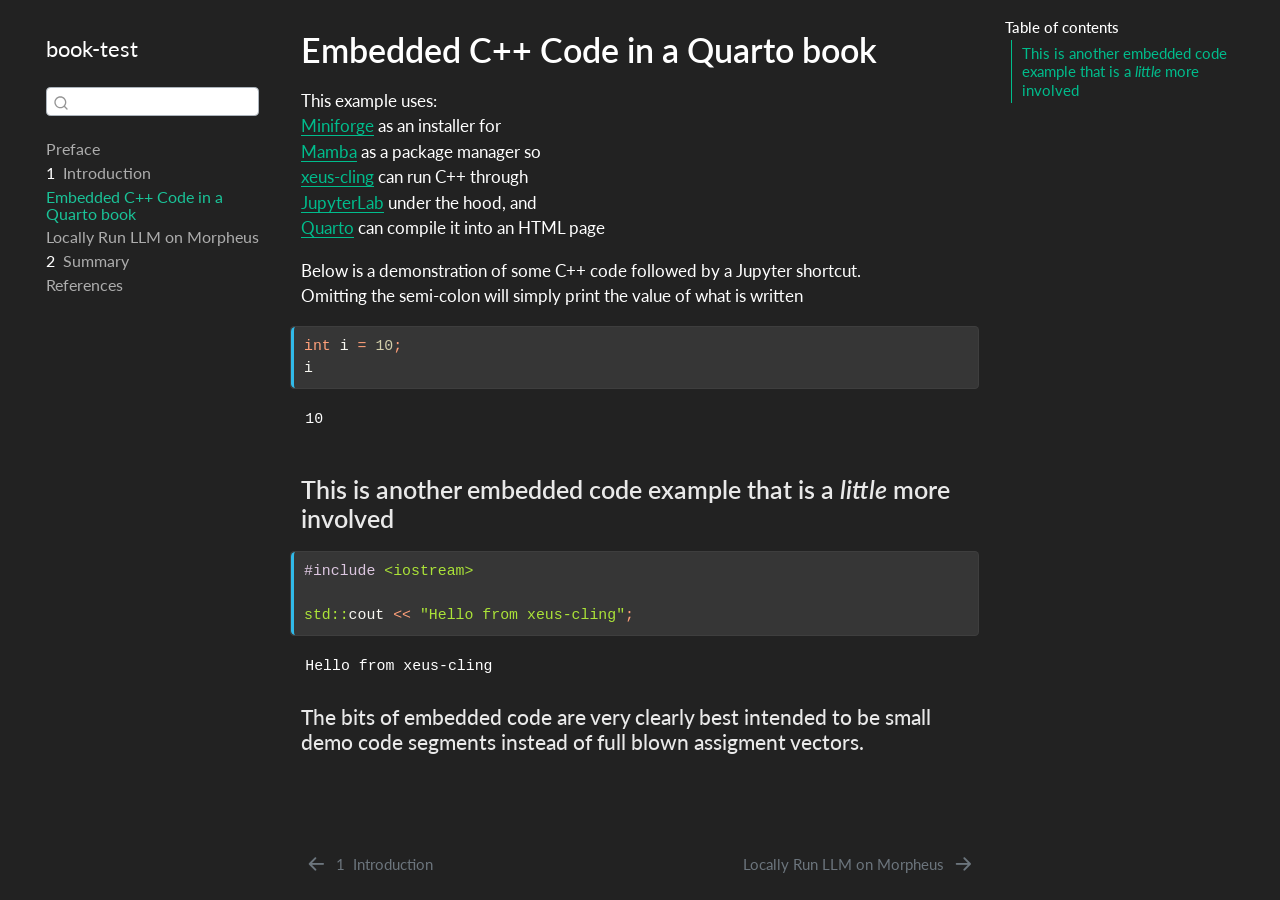
==== _book/embedded-cpp-demo.html @ 4a48a552 "Initial book upload" ====
<!DOCTYPE html>
<html xmlns="http://www.w3.org/1999/xhtml" lang="en" xml:lang="en"><head>

<meta charset="utf-8">
<meta name="generator" content="quarto-1.9.37">

<meta name="viewport" content="width=device-width, initial-scale=1.0, user-scalable=yes">


<title>Embedded C++ Code in a Quarto book – book-test</title>
<style>
/* Default styles provided by pandoc.
** See https://pandoc.org/MANUAL.html#variables-for-html for config info.
*/
code{white-space: pre-wrap;}
span.smallcaps{font-variant: small-caps;}
div.columns{display: flex; gap: min(4vw, 1.5em);}
div.column{flex: auto; overflow-x: auto;}
div.hanging-indent{margin-left: 1.5em; text-indent: -1.5em;}
ul.task-list{list-style: none;}
ul.task-list li input[type="checkbox"] {
  width: 0.8em;
  margin: 0 0.8em 0.2em -1em; /* quarto-specific, see https://github.com/quarto-dev/quarto-cli/issues/4556 */ 
  vertical-align: middle;
}
/* CSS for syntax highlighting */
html { -webkit-text-size-adjust: 100%; }
pre > code.sourceCode { white-space: pre; position: relative; }
pre > code.sourceCode > span { display: inline-block; line-height: 1.25; }
pre > code.sourceCode > span:empty { height: 1.2em; }
.sourceCode { overflow: visible; }
code.sourceCode > span { color: inherit; text-decoration: inherit; }
div.sourceCode { margin: 1em 0; }
pre.sourceCode { margin: 0; }
@media screen {
div.sourceCode { overflow: auto; }
}
@media print {
pre > code.sourceCode { white-space: pre-wrap; }
pre > code.sourceCode > span { text-indent: -5em; padding-left: 5em; }
}
pre.numberSource code
  { counter-reset: source-line 0; }
pre.numberSource code > span
  { position: relative; left: -4em; counter-increment: source-line; }
pre.numberSource code > span > a:first-child::before
  { content: counter(source-line);
    position: relative; left: -1em; text-align: right; vertical-align: baseline;
    border: none; display: inline-block;
    -webkit-touch-callout: none; -webkit-user-select: none;
    -khtml-user-select: none; -moz-user-select: none;
    -ms-user-select: none; user-select: none;
    padding: 0 4px; width: 4em;
  }
pre.numberSource { margin-left: 3em;  padding-left: 4px; }
div.sourceCode
  {   }
@media screen {
pre > code.sourceCode > span > a:first-child::before { text-decoration: underline; }
}
</style>


<script src="site_libs/quarto-nav/quarto-nav.js"></script>
<script src="site_libs/quarto-nav/headroom.min.js"></script>
<script src="site_libs/clipboard/clipboard.min.js"></script>
<script src="site_libs/quarto-search/autocomplete.umd.js"></script>
<script src="site_libs/quarto-search/fuse.min.js"></script>
<script src="site_libs/quarto-search/quarto-search.js"></script>
<meta name="quarto:offset" content="./">
<link href="./local-llm-morpheus-install.html" rel="next">
<link href="./intro.html" rel="prev">
<script src="site_libs/quarto-html/quarto.js" type="module"></script>
<script src="site_libs/quarto-html/tabsets/tabsets.js" type="module"></script>
<script src="site_libs/quarto-html/popper.min.js"></script>
<script src="site_libs/quarto-html/tippy.umd.min.js"></script>
<script src="site_libs/quarto-html/anchor.min.js"></script>
<link href="site_libs/quarto-html/tippy.css" rel="stylesheet">
<link href="site_libs/quarto-html/quarto-syntax-highlighting-dark-d0ae9245876894da5ac7e18953ecc5cc.css" rel="stylesheet" id="quarto-text-highlighting-styles">
<script src="site_libs/bootstrap/bootstrap.min.js"></script>
<link href="site_libs/bootstrap/bootstrap-icons.css" rel="stylesheet">
<link href="site_libs/bootstrap/bootstrap-ebbe2af21149f8b601cc8cccd0f7b055.min.css" rel="stylesheet" append-hash="true" id="quarto-bootstrap" data-mode="dark">
<script id="quarto-search-options" type="application/json">{
  "location": "sidebar",
  "copy-button": false,
  "collapse-after": 3,
  "panel-placement": "start",
  "type": "textbox",
  "limit": 50,
  "keyboard-shortcut": [
    "f",
    "/",
    "s"
  ],
  "show-item-context": false,
  "language": {
    "search-no-results-text": "No results",
    "search-matching-documents-text": "matching documents",
    "search-copy-link-title": "Copy link to search",
    "search-hide-matches-text": "Hide additional matches",
    "search-more-match-text": "more match in this document",
    "search-more-matches-text": "more matches in this document",
    "search-clear-button-title": "Clear",
    "search-text-placeholder": "",
    "search-detached-cancel-button-title": "Cancel",
    "search-submit-button-title": "Submit",
    "search-label": "Search"
  }
}</script>


</head>

<body class="nav-sidebar floating quarto-light">

<div id="quarto-search-results"></div>
  <header id="quarto-header" class="headroom fixed-top">
  <nav class="quarto-secondary-nav">
    <div class="container-fluid d-flex">
      <button type="button" class="quarto-btn-toggle btn" data-bs-toggle="collapse" role="button" data-bs-target=".quarto-sidebar-collapse-item" aria-controls="quarto-sidebar" aria-expanded="false" aria-label="Toggle sidebar navigation" onclick="if (window.quartoToggleHeadroom) { window.quartoToggleHeadroom(); }">
        <i class="bi bi-layout-text-sidebar-reverse"></i>
      </button>
        <nav class="quarto-page-breadcrumbs" aria-label="breadcrumb"><ol class="breadcrumb"><li class="breadcrumb-item"><a href="./embedded-cpp-demo.html">Embedded C++ Code in a Quarto book</a></li></ol></nav>
        <a class="flex-grow-1" role="navigation" data-bs-toggle="collapse" data-bs-target=".quarto-sidebar-collapse-item" aria-controls="quarto-sidebar" aria-expanded="false" aria-label="Toggle sidebar navigation" onclick="if (window.quartoToggleHeadroom) { window.quartoToggleHeadroom(); }">      
        </a>
      <button type="button" class="btn quarto-search-button" aria-label="Search" onclick="window.quartoOpenSearch();">
        <i class="bi bi-search"></i>
      </button>
    </div>
  </nav>
</header>
<!-- content -->
<div id="quarto-content" class="quarto-container page-columns page-rows-contents page-layout-article">
<!-- sidebar -->
  <nav id="quarto-sidebar" class="sidebar collapse collapse-horizontal quarto-sidebar-collapse-item sidebar-navigation floating overflow-auto">
    <div class="pt-lg-2 mt-2 text-left sidebar-header">
    <div class="sidebar-title mb-0 py-0">
      <a href="./">book-test</a> 
    </div>
      </div>
        <div class="mt-2 flex-shrink-0 align-items-center">
        <div class="sidebar-search">
        <div id="quarto-search" class="" title="Search"></div>
        </div>
        </div>
    <div class="sidebar-menu-container"> 
    <ul class="list-unstyled mt-1">
        <li class="sidebar-item">
  <div class="sidebar-item-container"> 
  <a href="./index.html" class="sidebar-item-text sidebar-link">
 <span class="menu-text">Preface</span></a>
  </div>
</li>
        <li class="sidebar-item">
  <div class="sidebar-item-container"> 
  <a href="./intro.html" class="sidebar-item-text sidebar-link">
 <span class="menu-text"><span class="chapter-number">1</span>&nbsp; <span class="chapter-title">Introduction</span></span></a>
  </div>
</li>
        <li class="sidebar-item">
  <div class="sidebar-item-container"> 
  <a href="./embedded-cpp-demo.html" class="sidebar-item-text sidebar-link active">
 <span class="menu-text">Embedded C++ Code in a Quarto book</span></a>
  </div>
</li>
        <li class="sidebar-item">
  <div class="sidebar-item-container"> 
  <a href="./local-llm-morpheus-install.html" class="sidebar-item-text sidebar-link">
 <span class="menu-text">Locally Run LLM on Morpheus</span></a>
  </div>
</li>
        <li class="sidebar-item">
  <div class="sidebar-item-container"> 
  <a href="./summary.html" class="sidebar-item-text sidebar-link">
 <span class="menu-text"><span class="chapter-number">2</span>&nbsp; <span class="chapter-title">Summary</span></span></a>
  </div>
</li>
        <li class="sidebar-item">
  <div class="sidebar-item-container"> 
  <a href="./references.html" class="sidebar-item-text sidebar-link">
 <span class="menu-text">References</span></a>
  </div>
</li>
    </ul>
    </div>
</nav>
<div id="quarto-sidebar-glass" class="quarto-sidebar-collapse-item" data-bs-toggle="collapse" data-bs-target=".quarto-sidebar-collapse-item"></div>
<!-- margin-sidebar -->
    <div id="quarto-margin-sidebar" class="sidebar margin-sidebar">
        <nav id="TOC" role="doc-toc" class="toc-active">
    <h2 id="toc-title">Table of contents</h2>
   
  <ul>
  <li><a href="#this-is-another-embedded-code-example-that-is-a-little-more-involved" id="toc-this-is-another-embedded-code-example-that-is-a-little-more-involved" class="nav-link active" data-scroll-target="#this-is-another-embedded-code-example-that-is-a-little-more-involved">This is another embedded code example that is a <em>little</em> more involved</a></li>
  </ul>
</nav>
    </div>
<!-- main -->
<main class="content" id="quarto-document-content">

<header id="title-block-header" class="quarto-title-block default">
<div class="quarto-title">
<h1 class="title">Embedded C++ Code in a Quarto book</h1>
</div>



<div class="quarto-title-meta">

    
  
    
  </div>
  


</header>


<p>This example uses:<br>
<a href="https://github.com/conda-forge/miniforge">Miniforge</a> as an installer for<br>
<a href="https://github.com/mamba-org/mamba">Mamba</a> as a package manager so<br>
<a href="https://github.com/jupyter-xeus/xeus-cling">xeus-cling</a> can run C++ through<br>
<a href="https://github.com/jupyterlab/jupyterlab">JupyterLab</a> under the hood, and<br>
<a href="https://github.com/quarto-dev">Quarto</a> can compile it into an HTML page</p>
<p>Below is a demonstration of some C++ code followed by a Jupyter shortcut.<br>
Omitting the semi-colon will simply print the value of what is written</p>
<div id="edd05b54" class="cell" data-execution_count="1">
<div class="code-copy-outer-scaffold"><div class="sourceCode cell-code" id="cb1"><pre class="sourceCode cpp code-with-copy"><code class="sourceCode cpp"><span id="cb1-1"><a href="#cb1-1" aria-hidden="true" tabindex="-1"></a><span class="dt">int</span> i <span class="op">=</span> <span class="dv">10</span><span class="op">;</span></span>
<span id="cb1-2"><a href="#cb1-2" aria-hidden="true" tabindex="-1"></a>i</span></code></pre></div><button title="Copy to Clipboard" class="code-copy-button"><i class="bi"></i></button></div>
<div class="cell-output cell-output-display" data-execution_count="1">
<pre><code>10</code></pre>
</div>
</div>
<section id="this-is-another-embedded-code-example-that-is-a-little-more-involved" class="level3">
<h3 class="anchored" data-anchor-id="this-is-another-embedded-code-example-that-is-a-little-more-involved">This is another embedded code example that is a <em>little</em> more involved</h3>
<div id="e513cbc1" class="cell" data-execution_count="2">
<div class="code-copy-outer-scaffold"><div class="sourceCode cell-code" id="cb3"><pre class="sourceCode cpp code-with-copy"><code class="sourceCode cpp"><span id="cb3-1"><a href="#cb3-1" aria-hidden="true" tabindex="-1"></a><span class="pp">#include </span><span class="im">&lt;iostream&gt;</span></span>
<span id="cb3-2"><a href="#cb3-2" aria-hidden="true" tabindex="-1"></a></span>
<span id="cb3-3"><a href="#cb3-3" aria-hidden="true" tabindex="-1"></a><span class="bu">std::</span>cout <span class="op">&lt;&lt;</span> <span class="st">"Hello from xeus-cling"</span><span class="op">;</span></span></code></pre></div><button title="Copy to Clipboard" class="code-copy-button"><i class="bi"></i></button></div>
<div class="cell-output cell-output-stdout">
<pre><code>Hello from xeus-cling</code></pre>
</div>
</div>
<section id="the-bits-of-embedded-code-are-very-clearly-best-intended-to-be-small-demo-code-segments-instead-of-full-blown-assigment-vectors." class="level4">
<h4 class="anchored" data-anchor-id="the-bits-of-embedded-code-are-very-clearly-best-intended-to-be-small-demo-code-segments-instead-of-full-blown-assigment-vectors.">The bits of embedded code are very clearly best intended to be small demo code segments instead of full blown assigment vectors.</h4>


</section>
</section>

</main> <!-- /main -->
<script id="quarto-html-after-body" type="application/javascript">
  window.document.addEventListener("DOMContentLoaded", function (event) {
    const icon = "";
    const anchorJS = new window.AnchorJS();
    anchorJS.options = {
      placement: 'right',
      icon: icon
    };
    anchorJS.add('.anchored');
    const isCodeAnnotation = (el) => {
      for (const clz of el.classList) {
        if (clz.startsWith('code-annotation-')) {                     
          return true;
        }
      }
      return false;
    }
    const onCopySuccess = function(e) {
      // button target
      const button = e.trigger;
      // don't keep focus
      button.blur();
      // flash "checked"
      button.classList.add('code-copy-button-checked');
      var currentTitle = button.getAttribute("title");
      button.setAttribute("title", "Copied!");
      let tooltip;
      if (window.bootstrap) {
        button.setAttribute("data-bs-toggle", "tooltip");
        button.setAttribute("data-bs-placement", "left");
        button.setAttribute("data-bs-title", "Copied!");
        tooltip = new bootstrap.Tooltip(button, 
          { trigger: "manual", 
            customClass: "code-copy-button-tooltip",
            offset: [0, -8]});
        tooltip.show();    
      }
      setTimeout(function() {
        if (tooltip) {
          tooltip.hide();
          button.removeAttribute("data-bs-title");
          button.removeAttribute("data-bs-toggle");
          button.removeAttribute("data-bs-placement");
        }
        button.setAttribute("title", currentTitle);
        button.classList.remove('code-copy-button-checked');
      }, 1000);
      // clear code selection
      e.clearSelection();
    }
    const getTextToCopy = function(trigger) {
      const outerScaffold = trigger.parentElement.cloneNode(true);
      const codeEl = outerScaffold.querySelector('code');
      for (const childEl of codeEl.children) {
        if (isCodeAnnotation(childEl)) {
          childEl.remove();
        }
      }
      return codeEl.innerText;
    }
    const clipboard = new window.ClipboardJS('.code-copy-button:not([data-in-quarto-modal])', {
      text: getTextToCopy
    });
    clipboard.on('success', onCopySuccess);
    if (window.document.getElementById('quarto-embedded-source-code-modal')) {
      const clipboardModal = new window.ClipboardJS('.code-copy-button[data-in-quarto-modal]', {
        text: getTextToCopy,
        container: window.document.getElementById('quarto-embedded-source-code-modal')
      });
      clipboardModal.on('success', onCopySuccess);
    }
      var localhostRegex = new RegExp(/^(?:http|https):\/\/localhost\:?[0-9]*\//);
      var mailtoRegex = new RegExp(/^mailto:/);
        var filterRegex = new RegExp('/' + window.location.host + '/');
      var isInternal = (href) => {
          return filterRegex.test(href) || localhostRegex.test(href) || mailtoRegex.test(href);
      }
      // Inspect non-navigation links and adorn them if external
     var links = window.document.querySelectorAll('a[href]:not(.nav-link):not(.navbar-brand):not(.toc-action):not(.sidebar-link):not(.sidebar-item-toggle):not(.pagination-link):not(.no-external):not([aria-hidden]):not(.dropdown-item):not(.quarto-navigation-tool):not(.about-link)');
      for (var i=0; i<links.length; i++) {
        const link = links[i];
        if (!isInternal(link.href)) {
          // undo the damage that might have been done by quarto-nav.js in the case of
          // links that we want to consider external
          if (link.dataset.originalHref !== undefined) {
            link.href = link.dataset.originalHref;
          }
        }
      }
    function tippyHover(el, contentFn, onTriggerFn, onUntriggerFn) {
      const config = {
        allowHTML: true,
        maxWidth: 500,
        delay: 100,
        arrow: false,
        appendTo: function(el) {
            return el.parentElement;
        },
        interactive: true,
        interactiveBorder: 10,
        theme: 'quarto',
        placement: 'bottom-start',
      };
      if (contentFn) {
        config.content = contentFn;
      }
      if (onTriggerFn) {
        config.onTrigger = onTriggerFn;
      }
      if (onUntriggerFn) {
        config.onUntrigger = onUntriggerFn;
      }
      window.tippy(el, config); 
    }
    const noterefs = window.document.querySelectorAll('a[role="doc-noteref"]');
    for (var i=0; i<noterefs.length; i++) {
      const ref = noterefs[i];
      tippyHover(ref, function() {
        // use id or data attribute instead here
        let href = ref.getAttribute('data-footnote-href') || ref.getAttribute('href');
        try { href = new URL(href).hash; } catch {}
        const id = href.replace(/^#\/?/, "");
        const note = window.document.getElementById(id);
        if (note) {
          return note.innerHTML;
        } else {
          return "";
        }
      });
    }
    const xrefs = window.document.querySelectorAll('a.quarto-xref');
    const processXRef = (id, note) => {
      // Strip column container classes
      const stripColumnClz = (el) => {
        el.classList.remove("page-full", "page-columns");
        if (el.children) {
          for (const child of el.children) {
            stripColumnClz(child);
          }
        }
      }
      stripColumnClz(note)
      if (id === null || id.startsWith('sec-')) {
        // Special case sections, only their first couple elements
        const container = document.createElement("div");
        if (note.children && note.children.length > 2) {
          container.appendChild(note.children[0].cloneNode(true));
          for (let i = 1; i < note.children.length; i++) {
            const child = note.children[i];
            if (child.tagName === "P" && child.innerText === "") {
              continue;
            } else {
              container.appendChild(child.cloneNode(true));
              break;
            }
          }
          if (window.Quarto?.typesetMath) {
            window.Quarto.typesetMath(container);
          }
          return container.innerHTML
        } else {
          if (window.Quarto?.typesetMath) {
            window.Quarto.typesetMath(note);
          }
          return note.innerHTML;
        }
      } else {
        // Remove any anchor links if they are present
        const anchorLink = note.querySelector('a.anchorjs-link');
        if (anchorLink) {
          anchorLink.remove();
        }
        if (window.Quarto?.typesetMath) {
          window.Quarto.typesetMath(note);
        }
        if (note.classList.contains("callout")) {
          return note.outerHTML;
        } else {
          return note.innerHTML;
        }
      }
    }
    for (var i=0; i<xrefs.length; i++) {
      const xref = xrefs[i];
      tippyHover(xref, undefined, function(instance) {
        instance.disable();
        let url = xref.getAttribute('href');
        let hash = undefined; 
        if (url.startsWith('#')) {
          hash = url;
        } else {
          try { hash = new URL(url).hash; } catch {}
        }
        if (hash) {
          const id = hash.replace(/^#\/?/, "");
          const note = window.document.getElementById(id);
          if (note !== null) {
            try {
              const html = processXRef(id, note.cloneNode(true));
              instance.setContent(html);
            } finally {
              instance.enable();
              instance.show();
            }
          } else {
            // See if we can fetch this
            fetch(url.split('#')[0])
            .then(res => res.text())
            .then(html => {
              const parser = new DOMParser();
              const htmlDoc = parser.parseFromString(html, "text/html");
              const note = htmlDoc.getElementById(id);
              if (note !== null) {
                const html = processXRef(id, note);
                instance.setContent(html);
              } 
            }).finally(() => {
              instance.enable();
              instance.show();
            });
          }
        } else {
          // See if we can fetch a full url (with no hash to target)
          // This is a special case and we should probably do some content thinning / targeting
          fetch(url)
          .then(res => res.text())
          .then(html => {
            const parser = new DOMParser();
            const htmlDoc = parser.parseFromString(html, "text/html");
            const note = htmlDoc.querySelector('main.content');
            if (note !== null) {
              // This should only happen for chapter cross references
              // (since there is no id in the URL)
              // remove the first header
              if (note.children.length > 0 && note.children[0].tagName === "HEADER") {
                note.children[0].remove();
              }
              const html = processXRef(null, note);
              instance.setContent(html);
            } 
          }).finally(() => {
            instance.enable();
            instance.show();
          });
        }
      }, function(instance) {
      });
    }
        let selectedAnnoteEl;
        const selectorForAnnotation = ( cell, annotation) => {
          let cellAttr = 'data-code-cell="' + cell + '"';
          let lineAttr = 'data-code-annotation="' +  annotation + '"';
          const selector = 'span[' + cellAttr + '][' + lineAttr + ']';
          return selector;
        }
        const selectCodeLines = (annoteEl) => {
          const doc = window.document;
          const targetCell = annoteEl.getAttribute("data-target-cell");
          const targetAnnotation = annoteEl.getAttribute("data-target-annotation");
          const annoteSpan = window.document.querySelector(selectorForAnnotation(targetCell, targetAnnotation));
          const lines = annoteSpan.getAttribute("data-code-lines").split(",");
          const lineIds = lines.map((line) => {
            return targetCell + "-" + line;
          })
          let top = null;
          let height = null;
          let parent = null;
          if (lineIds.length > 0) {
              //compute the position of the single el (top and bottom and make a div)
              const el = window.document.getElementById(lineIds[0]);
              top = el.offsetTop;
              height = el.offsetHeight;
              parent = el.parentElement.parentElement;
            if (lineIds.length > 1) {
              const lastEl = window.document.getElementById(lineIds[lineIds.length - 1]);
              const bottom = lastEl.offsetTop + lastEl.offsetHeight;
              height = bottom - top;
            }
            if (top !== null && height !== null && parent !== null) {
              // cook up a div (if necessary) and position it 
              let div = window.document.getElementById("code-annotation-line-highlight");
              if (div === null) {
                div = window.document.createElement("div");
                div.setAttribute("id", "code-annotation-line-highlight");
                div.style.position = 'absolute';
                parent.appendChild(div);
              }
              div.style.top = top - 2 + "px";
              div.style.height = height + 4 + "px";
              div.style.left = 0;
              let gutterDiv = window.document.getElementById("code-annotation-line-highlight-gutter");
              if (gutterDiv === null) {
                gutterDiv = window.document.createElement("div");
                gutterDiv.setAttribute("id", "code-annotation-line-highlight-gutter");
                gutterDiv.style.position = 'absolute';
                const codeCell = window.document.getElementById(targetCell);
                const gutter = codeCell.querySelector('.code-annotation-gutter');
                gutter.appendChild(gutterDiv);
              }
              gutterDiv.style.top = top - 2 + "px";
              gutterDiv.style.height = height + 4 + "px";
            }
            selectedAnnoteEl = annoteEl;
          }
        };
        const unselectCodeLines = () => {
          const elementsIds = ["code-annotation-line-highlight", "code-annotation-line-highlight-gutter"];
          elementsIds.forEach((elId) => {
            const div = window.document.getElementById(elId);
            if (div) {
              div.remove();
            }
          });
          selectedAnnoteEl = undefined;
        };
          // Handle positioning of the toggle
      window.addEventListener(
        "resize",
        throttle(() => {
          elRect = undefined;
          if (selectedAnnoteEl) {
            selectCodeLines(selectedAnnoteEl);
          }
        }, 10)
      );
      function throttle(fn, ms) {
      let throttle = false;
      let timer;
        return (...args) => {
          if(!throttle) { // first call gets through
              fn.apply(this, args);
              throttle = true;
          } else { // all the others get throttled
              if(timer) clearTimeout(timer); // cancel #2
              timer = setTimeout(() => {
                fn.apply(this, args);
                timer = throttle = false;
              }, ms);
          }
        };
      }
        // Attach click handler to the DT
        const annoteDls = window.document.querySelectorAll('dt[data-target-cell]');
        for (const annoteDlNode of annoteDls) {
          annoteDlNode.addEventListener('click', (event) => {
            const clickedEl = event.target;
            if (clickedEl !== selectedAnnoteEl) {
              unselectCodeLines();
              const activeEl = window.document.querySelector('dt[data-target-cell].code-annotation-active');
              if (activeEl) {
                activeEl.classList.remove('code-annotation-active');
              }
              selectCodeLines(clickedEl);
              clickedEl.classList.add('code-annotation-active');
            } else {
              // Unselect the line
              unselectCodeLines();
              clickedEl.classList.remove('code-annotation-active');
            }
          });
        }
    const findCites = (el) => {
      const parentEl = el.parentElement;
      if (parentEl) {
        const cites = parentEl.dataset.cites;
        if (cites) {
          return {
            el,
            cites: cites.split(' ')
          };
        } else {
          return findCites(el.parentElement)
        }
      } else {
        return undefined;
      }
    };
    var bibliorefs = window.document.querySelectorAll('a[role="doc-biblioref"]');
    for (var i=0; i<bibliorefs.length; i++) {
      const ref = bibliorefs[i];
      const citeInfo = findCites(ref);
      if (citeInfo) {
        tippyHover(citeInfo.el, function() {
          var popup = window.document.createElement('div');
          citeInfo.cites.forEach(function(cite) {
            var citeDiv = window.document.createElement('div');
            citeDiv.classList.add('hanging-indent');
            citeDiv.classList.add('csl-entry');
            var biblioDiv = window.document.getElementById('ref-' + cite);
            if (biblioDiv) {
              citeDiv.innerHTML = biblioDiv.innerHTML;
            }
            popup.appendChild(citeDiv);
          });
          return popup.innerHTML;
        });
      }
    }
  });
  </script>
<nav class="page-navigation">
  <div class="nav-page nav-page-previous">
      <a href="./intro.html" class="pagination-link" aria-label="Introduction">
        <i class="bi bi-arrow-left-short"></i> <span class="nav-page-text"><span class="chapter-number">1</span>&nbsp; <span class="chapter-title">Introduction</span></span>
      </a>          
  </div>
  <div class="nav-page nav-page-next">
      <a href="./local-llm-morpheus-install.html" class="pagination-link" aria-label="Locally Run LLM on Morpheus">
        <span class="nav-page-text">Locally Run LLM on Morpheus</span> <i class="bi bi-arrow-right-short"></i>
      </a>
  </div>
</nav>
</div> <!-- /content -->




</body></html>
---- _book/site_libs/quarto-html/tippy.css ----
.tippy-box[data-animation=fade][data-state=hidden]{opacity:0}[data-tippy-root]{max-width:calc(100vw - 10px)}.tippy-box{position:relative;background-color:#333;color:#fff;border-radius:4px;font-size:14px;line-height:1.4;white-space:normal;outline:0;transition-property:transform,visibility,opacity}.tippy-box[data-placement^=top]>.tippy-arrow{bottom:0}.tippy-box[data-placement^=top]>.tippy-arrow:before{bottom:-7px;left:0;border-width:8px 8px 0;border-top-color:initial;transform-origin:center top}.tippy-box[data-placement^=bottom]>.tippy-arrow{top:0}.tippy-box[data-placement^=bottom]>.tippy-arrow:before{top:-7px;left:0;border-width:0 8px 8px;border-bottom-color:initial;transform-origin:center bottom}.tippy-box[data-placement^=left]>.tippy-arrow{right:0}.tippy-box[data-placement^=left]>.tippy-arrow:before{border-width:8px 0 8px 8px;border-left-color:initial;right:-7px;transform-origin:center left}.tippy-box[data-placement^=right]>.tippy-arrow{left:0}.tippy-box[data-placement^=right]>.tippy-arrow:before{left:-7px;border-width:8px 8px 8px 0;border-right-color:initial;transform-origin:center right}.tippy-box[data-inertia][data-state=visible]{transition-timing-function:cubic-bezier(.54,1.5,.38,1.11)}.tippy-arrow{width:16px;height:16px;color:#333}.tippy-arrow:before{content:"";position:absolute;border-color:transparent;border-style:solid}.tippy-content{position:relative;padding:5px 9px;z-index:1}
---- _book/site_libs/quarto-html/quarto-syntax-highlighting-dark-d0ae9245876894da5ac7e18953ecc5cc.css ----
/* quarto syntax highlight colors */
:root {
  --quarto-hl-al-color: #f07178;
  --quarto-hl-an-color: #d4d0ab;
  --quarto-hl-at-color: #00e0e0;
  --quarto-hl-bn-color: #d4d0ab;
  --quarto-hl-bu-color: #abe338;
  --quarto-hl-ch-color: #abe338;
  --quarto-hl-co-color: #f8f8f2;
  --quarto-hl-cv-color: #ffd700;
  --quarto-hl-cn-color: #ffd700;
  --quarto-hl-cf-color: #ffa07a;
  --quarto-hl-dt-color: #ffa07a;
  --quarto-hl-dv-color: #d4d0ab;
  --quarto-hl-do-color: #f8f8f2;
  --quarto-hl-er-color: #f07178;
  --quarto-hl-ex-color: #00e0e0;
  --quarto-hl-fl-color: #d4d0ab;
  --quarto-hl-fu-color: #ffa07a;
  --quarto-hl-im-color: #abe338;
  --quarto-hl-in-color: #d4d0ab;
  --quarto-hl-kw-color: #ffa07a;
  --quarto-hl-op-color: #ffa07a;
  --quarto-hl-ot-color: #00e0e0;
  --quarto-hl-pp-color: #dcc6e0;
  --quarto-hl-re-color: #00e0e0;
  --quarto-hl-sc-color: #abe338;
  --quarto-hl-ss-color: #abe338;
  --quarto-hl-st-color: #abe338;
  --quarto-hl-va-color: #00e0e0;
  --quarto-hl-vs-color: #abe338;
  --quarto-hl-wa-color: #dcc6e0;
}

/* other quarto variables */
:root {
  --quarto-font-monospace: SFMono-Regular, Menlo, Monaco, Consolas, "Liberation Mono", "Courier New", monospace;
}

/* syntax highlight based on Pandoc's rules */
pre > code.sourceCode > span {
  color: #f8f8f2;
}

code.sourceCode > span {
  color: #f8f8f2;
}

div.sourceCode,
div.sourceCode pre.sourceCode {
  color: #f8f8f2;
}

/* Normal */
code span {
  color: #f8f8f2;
}

/* Alert */
code span.al {
  color: #f07178;
}

/* Annotation */
code span.an {
  color: #d4d0ab;
}

/* Attribute */
code span.at {
  color: #00e0e0;
}

/* BaseN */
code span.bn {
  color: #d4d0ab;
}

/* BuiltIn */
code span.bu {
  color: #abe338;
}

/* ControlFlow */
code span.cf {
  font-weight: bold;
  color: #ffa07a;
}

/* Char */
code span.ch {
  color: #abe338;
}

/* Constant */
code span.cn {
  color: #ffd700;
}

/* Comment */
code span.co {
  font-style: italic;
  color: #f8f8f2;
}

/* CommentVar */
code span.cv {
  color: #ffd700;
}

/* Documentation */
code span.do {
  color: #f8f8f2;
}

/* DataType */
code span.dt {
  color: #ffa07a;
}

/* DecVal */
code span.dv {
  color: #d4d0ab;
}

/* Error */
code span.er {
  color: #f07178;
  text-decoration: underline;
}

/* Extension */
code span.ex {
  font-weight: bold;
  color: #00e0e0;
}

/* Float */
code span.fl {
  color: #d4d0ab;
}

/* Function */
code span.fu {
  color: #ffa07a;
}

/* Import */
code span.im {
  color: #abe338;
}

/* Information */
code span.in {
  color: #d4d0ab;
}

/* Keyword */
code span.kw {
  font-weight: bold;
  color: #ffa07a;
}

/* Operator */
code span.op {
  color: #ffa07a;
}

/* Other */
code span.ot {
  color: #00e0e0;
}

/* Preprocessor */
code span.pp {
  color: #dcc6e0;
}

/* RegionMarker */
code span.re {
  background-color: #f8f8f2;
  color: #00e0e0;
}

/* SpecialChar */
code span.sc {
  color: #abe338;
}

/* SpecialString */
code span.ss {
  color: #abe338;
}

/* String */
code span.st {
  color: #abe338;
}

/* Variable */
code span.va {
  color: #00e0e0;
}

/* VerbatimString */
code span.vs {
  color: #abe338;
}

/* Warning */
code span.wa {
  color: #dcc6e0;
}

.prevent-inlining {
  content: "</";
}

/*# sourceMappingURL=e2dac9153eaf3c552d5043f9565d03d7.css.map */
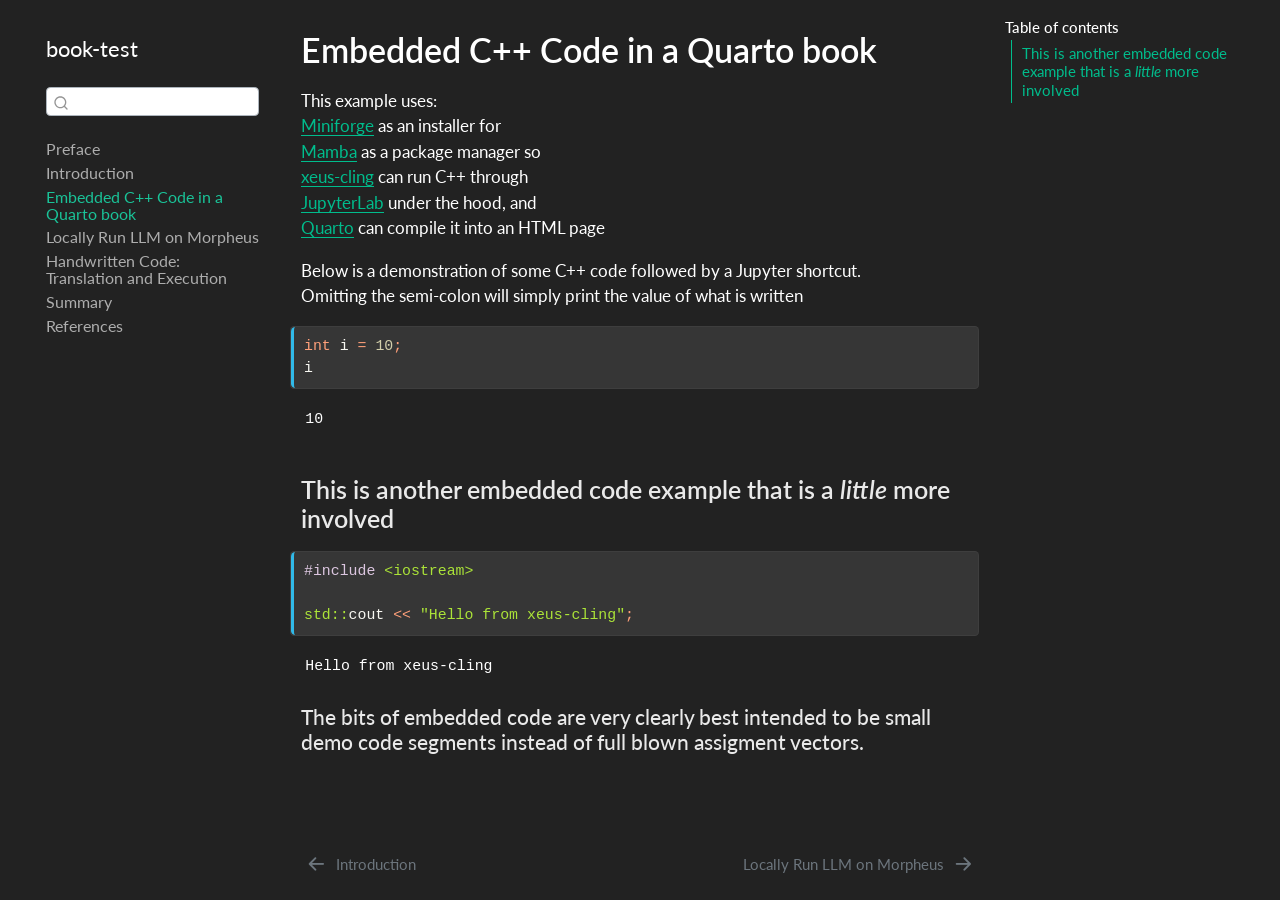
==== commit 76ac6c30: "Add new page and polish many different areas" ====
--- a/_book/embedded-cpp-demo.html
+++ b/_book/embedded-cpp-demo.html
@@ -154,7 +154,7 @@
         <li class="sidebar-item">
   <div class="sidebar-item-container"> 
   <a href="./intro.html" class="sidebar-item-text sidebar-link">
- <span class="menu-text"><span class="chapter-number">1</span>&nbsp; <span class="chapter-title">Introduction</span></span></a>
+ <span class="menu-text">Introduction</span></a>
   </div>
 </li>
         <li class="sidebar-item">
@@ -171,8 +171,14 @@
 </li>
         <li class="sidebar-item">
   <div class="sidebar-item-container"> 
+  <a href="./handwriting-to-code.html" class="sidebar-item-text sidebar-link">
+ <span class="menu-text">Handwritten Code: Translation and Execution</span></a>
+  </div>
+</li>
+        <li class="sidebar-item">
+  <div class="sidebar-item-container"> 
   <a href="./summary.html" class="sidebar-item-text sidebar-link">
- <span class="menu-text"><span class="chapter-number">2</span>&nbsp; <span class="chapter-title">Summary</span></span></a>
+ <span class="menu-text">Summary</span></a>
   </div>
 </li>
         <li class="sidebar-item">
@@ -225,7 +231,7 @@
 <a href="https://github.com/quarto-dev">Quarto</a> can compile it into an HTML page</p>
 <p>Below is a demonstration of some C++ code followed by a Jupyter shortcut.<br>
 Omitting the semi-colon will simply print the value of what is written</p>
-<div id="edd05b54" class="cell" data-execution_count="1">
+<div id="c175a257" class="cell" data-execution_count="1">
 <div class="code-copy-outer-scaffold"><div class="sourceCode cell-code" id="cb1"><pre class="sourceCode cpp code-with-copy"><code class="sourceCode cpp"><span id="cb1-1"><a href="#cb1-1" aria-hidden="true" tabindex="-1"></a><span class="dt">int</span> i <span class="op">=</span> <span class="dv">10</span><span class="op">;</span></span>
 <span id="cb1-2"><a href="#cb1-2" aria-hidden="true" tabindex="-1"></a>i</span></code></pre></div><button title="Copy to Clipboard" class="code-copy-button"><i class="bi"></i></button></div>
 <div class="cell-output cell-output-display" data-execution_count="1">
@@ -234,7 +240,7 @@
 </div>
 <section id="this-is-another-embedded-code-example-that-is-a-little-more-involved" class="level3">
 <h3 class="anchored" data-anchor-id="this-is-another-embedded-code-example-that-is-a-little-more-involved">This is another embedded code example that is a <em>little</em> more involved</h3>
-<div id="e513cbc1" class="cell" data-execution_count="2">
+<div id="5a8100db" class="cell" data-execution_count="2">
 <div class="code-copy-outer-scaffold"><div class="sourceCode cell-code" id="cb3"><pre class="sourceCode cpp code-with-copy"><code class="sourceCode cpp"><span id="cb3-1"><a href="#cb3-1" aria-hidden="true" tabindex="-1"></a><span class="pp">#include </span><span class="im">&lt;iostream&gt;</span></span>
 <span id="cb3-2"><a href="#cb3-2" aria-hidden="true" tabindex="-1"></a></span>
 <span id="cb3-3"><a href="#cb3-3" aria-hidden="true" tabindex="-1"></a><span class="bu">std::</span>cout <span class="op">&lt;&lt;</span> <span class="st">"Hello from xeus-cling"</span><span class="op">;</span></span></code></pre></div><button title="Copy to Clipboard" class="code-copy-button"><i class="bi"></i></button></div>
@@ -653,7 +659,7 @@
 <nav class="page-navigation">
   <div class="nav-page nav-page-previous">
       <a href="./intro.html" class="pagination-link" aria-label="Introduction">
-        <i class="bi bi-arrow-left-short"></i> <span class="nav-page-text"><span class="chapter-number">1</span>&nbsp; <span class="chapter-title">Introduction</span></span>
+        <i class="bi bi-arrow-left-short"></i> <span class="nav-page-text">Introduction</span>
       </a>          
   </div>
   <div class="nav-page nav-page-next">
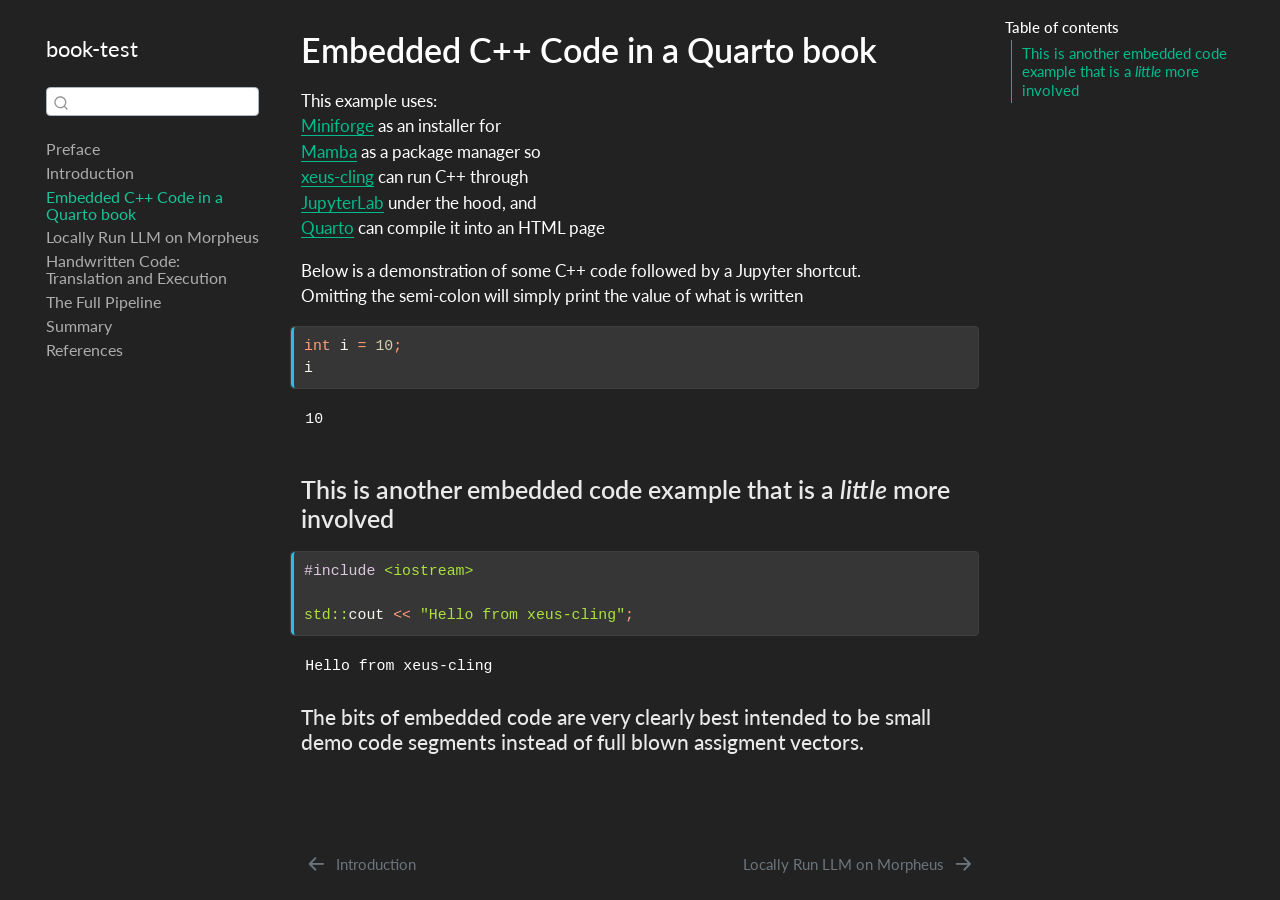
==== commit cc0139c8: "Add Handwritten Code Pipeline page" ====
--- a/_book/embedded-cpp-demo.html
+++ b/_book/embedded-cpp-demo.html
@@ -177,6 +177,12 @@
 </li>
         <li class="sidebar-item">
   <div class="sidebar-item-container"> 
+  <a href="./handwritten-code-pipeline.html" class="sidebar-item-text sidebar-link">
+ <span class="menu-text">The Full Pipeline</span></a>
+  </div>
+</li>
+        <li class="sidebar-item">
+  <div class="sidebar-item-container"> 
   <a href="./summary.html" class="sidebar-item-text sidebar-link">
  <span class="menu-text">Summary</span></a>
   </div>
@@ -231,7 +237,7 @@
 <a href="https://github.com/quarto-dev">Quarto</a> can compile it into an HTML page</p>
 <p>Below is a demonstration of some C++ code followed by a Jupyter shortcut.<br>
 Omitting the semi-colon will simply print the value of what is written</p>
-<div id="c175a257" class="cell" data-execution_count="1">
+<div id="b92fbf9c" class="cell" data-execution_count="1">
 <div class="code-copy-outer-scaffold"><div class="sourceCode cell-code" id="cb1"><pre class="sourceCode cpp code-with-copy"><code class="sourceCode cpp"><span id="cb1-1"><a href="#cb1-1" aria-hidden="true" tabindex="-1"></a><span class="dt">int</span> i <span class="op">=</span> <span class="dv">10</span><span class="op">;</span></span>
 <span id="cb1-2"><a href="#cb1-2" aria-hidden="true" tabindex="-1"></a>i</span></code></pre></div><button title="Copy to Clipboard" class="code-copy-button"><i class="bi"></i></button></div>
 <div class="cell-output cell-output-display" data-execution_count="1">
@@ -240,7 +246,7 @@
 </div>
 <section id="this-is-another-embedded-code-example-that-is-a-little-more-involved" class="level3">
 <h3 class="anchored" data-anchor-id="this-is-another-embedded-code-example-that-is-a-little-more-involved">This is another embedded code example that is a <em>little</em> more involved</h3>
-<div id="5a8100db" class="cell" data-execution_count="2">
+<div id="8fa69fe5" class="cell" data-execution_count="2">
 <div class="code-copy-outer-scaffold"><div class="sourceCode cell-code" id="cb3"><pre class="sourceCode cpp code-with-copy"><code class="sourceCode cpp"><span id="cb3-1"><a href="#cb3-1" aria-hidden="true" tabindex="-1"></a><span class="pp">#include </span><span class="im">&lt;iostream&gt;</span></span>
 <span id="cb3-2"><a href="#cb3-2" aria-hidden="true" tabindex="-1"></a></span>
 <span id="cb3-3"><a href="#cb3-3" aria-hidden="true" tabindex="-1"></a><span class="bu">std::</span>cout <span class="op">&lt;&lt;</span> <span class="st">"Hello from xeus-cling"</span><span class="op">;</span></span></code></pre></div><button title="Copy to Clipboard" class="code-copy-button"><i class="bi"></i></button></div>
